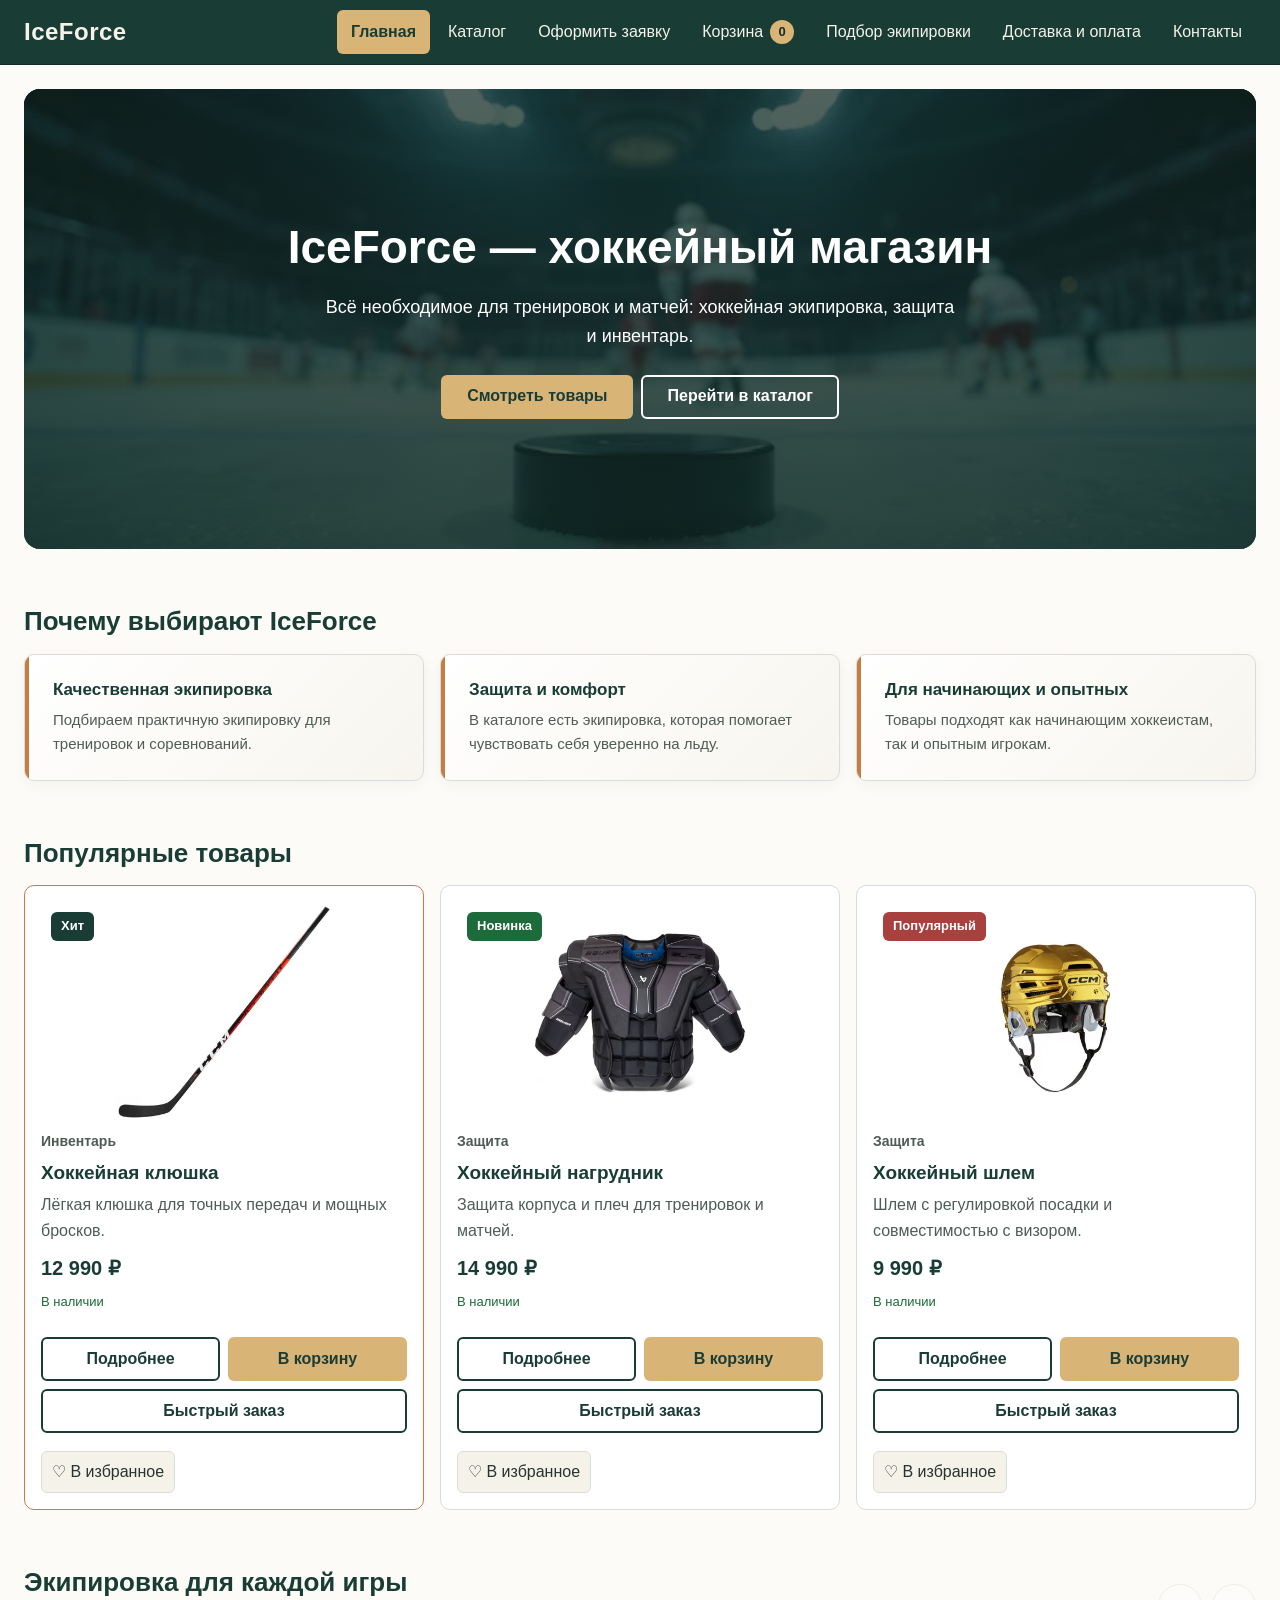
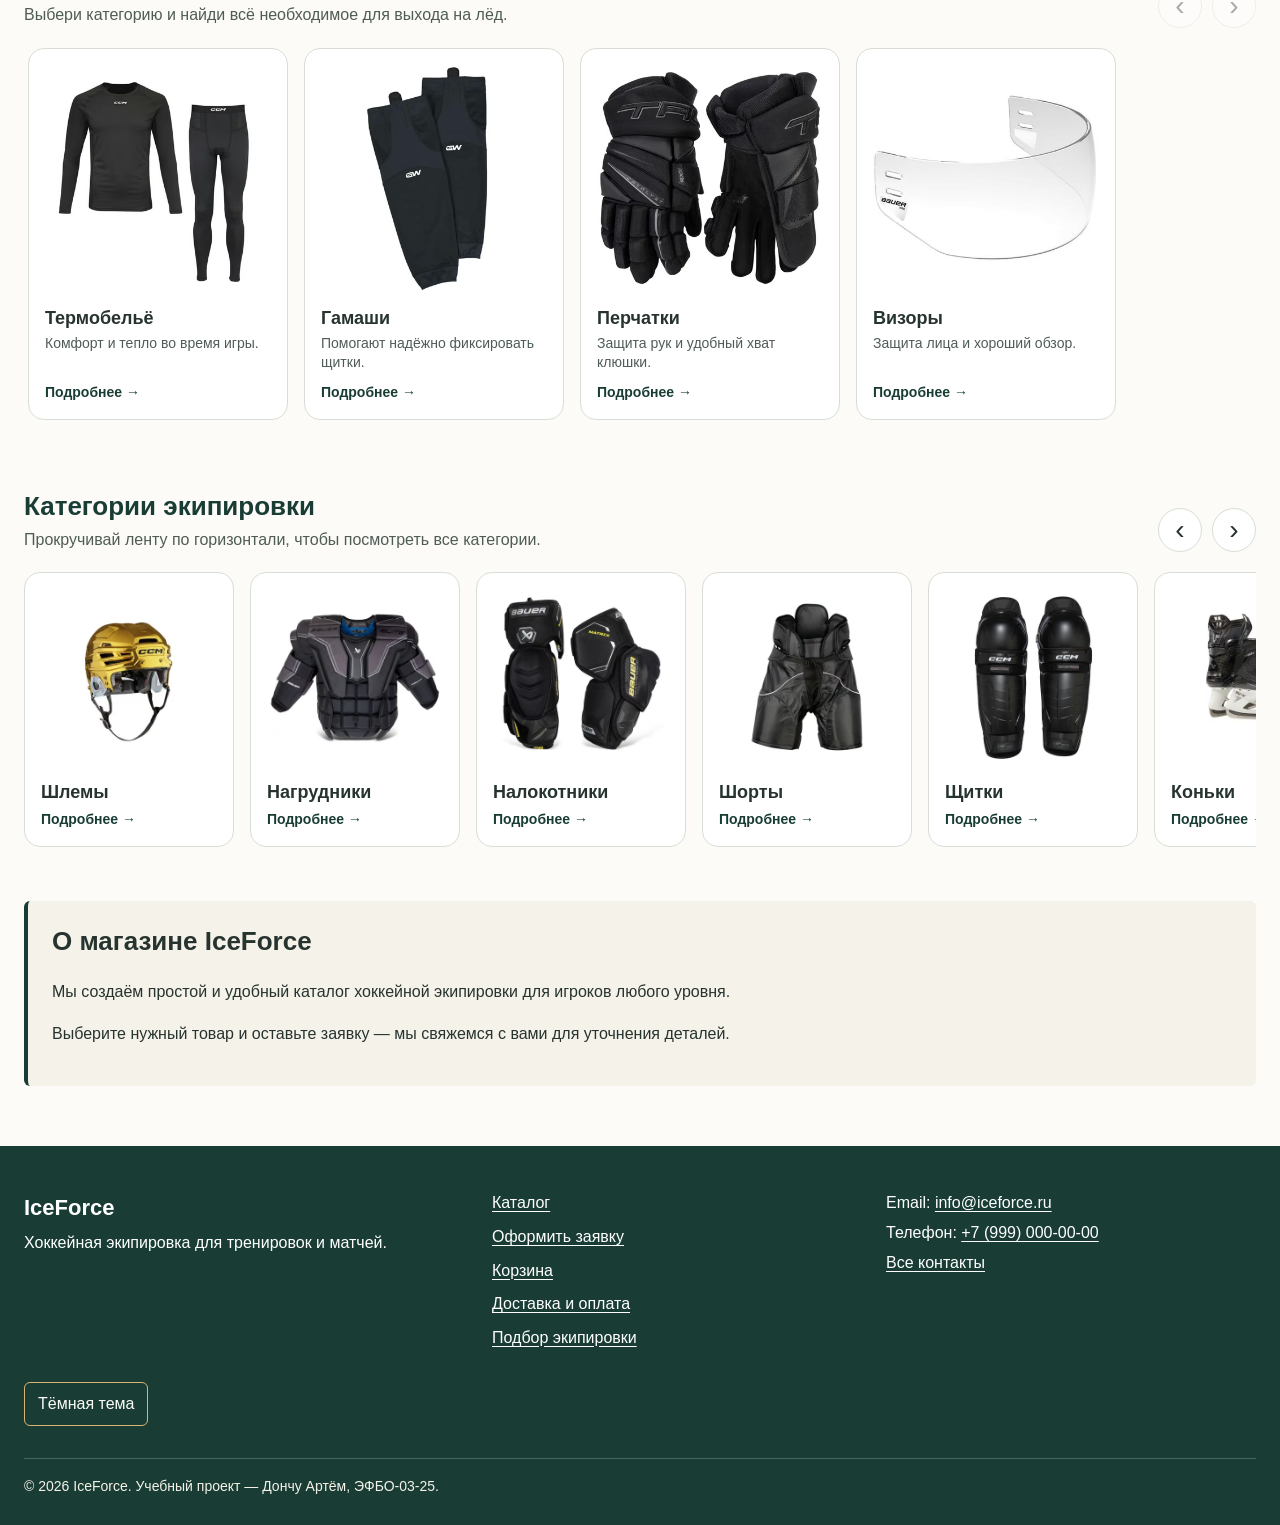
==== index.html @ 43a4c751 "Подготовка проекта для GitHub Pages" ====
<!DOCTYPE html>
<html lang="ru">
<head>
  <meta charset="UTF-8">
  <meta name="viewport" content="width=device-width, initial-scale=1.0">
  <meta name="description" content="IceForce — учебный интернет-магазин хоккейной экипировки: защита, инвентарь и одежда для тренировок и матчей.">
  <meta name="theme-color" content="#193d35">
  <title>IceForce — хоккейный магазин</title>
  <link rel="stylesheet" href="css/style.css">
  <link rel="stylesheet" href="css/responsive.css">
  <script>document.documentElement.classList.add('js');</script>
  <script src="js/data.js" defer></script>
  <script src="js/validation.js" defer></script>
  <script src="js/cart.js" defer></script>
  <script src="js/catalog.js" defer></script>
  <script src="js/product.js" defer></script>
  <script src="js/modal.js" defer></script>
  <script src="js/main.js" defer></script>
</head>
<body>

<a class="skip-link" href="#main">Перейти к основному содержимому</a>

<header class="site-header">
  <div class="site-header__inner container">
    <a class="site-header__logo" href="index.html">IceForce</a>

    <button class="site-header__menu-button" type="button" aria-expanded="false" aria-controls="site-nav">
      <span class="site-header__menu-icon" aria-hidden="true"></span>
      Меню
    </button>

    <nav class="site-nav" id="site-nav" aria-label="Основная навигация">
      <ul class="site-nav__list">
        <li><a class="site-nav__link site-nav__link--active" href="index.html" aria-current="page">Главная</a></li>
        <li><a class="site-nav__link" href="catalog.html">Каталог</a></li>
        <li><a class="site-nav__link" href="order.html">Оформить заявку</a></li>
        <li><a class="site-nav__link" href="cart.html">Корзина <span class="cart-counter" aria-label="Товаров в корзине">0</span></a></li>
        <li><a class="site-nav__link" href="size-guide.html">Подбор экипировки</a></li>
        <li><a class="site-nav__link" href="delivery.html">Доставка и оплата</a></li>
        <li><a class="site-nav__link" href="contacts.html">Контакты</a></li>
      </ul>
    </nav>
  </div>
</header>

<main id="main" tabindex="-1">
  <div class="container">

    <section class="hero" aria-labelledby="hero-title">
      <picture class="hero__media">
        <source type="image/avif" srcset="images/hero-480.avif 480w, images/hero-740.avif 740w" sizes="100vw">
        <source type="image/webp" srcset="images/hero-480.webp 480w, images/hero-740.webp 740w" sizes="100vw">
        <img src="images/hero-740.jpg" srcset="images/hero-480.jpg 480w, images/hero-740.jpg 740w" sizes="100vw" width="740" height="422" alt="" fetchpriority="high">
      </picture>
      <div class="hero__content">
        <h1 class="hero__title" id="hero-title">IceForce — хоккейный магазин</h1>
        <p class="hero__text">
          Всё необходимое для тренировок и матчей:
          хоккейная экипировка, защита и инвентарь.
        </p>
        <div class="hero__actions">
          <a class="button button--primary" href="#popular">Смотреть товары</a>
          <a class="button button--light" href="catalog.html">Перейти в каталог</a>
        </div>
      </div>
    </section>

    <section class="section advantages" id="advantages" aria-labelledby="advantages-title">
      <h2 class="section-title" id="advantages-title">Почему выбирают IceForce</h2>
      <div class="advantages__grid">
        <article class="advantage">
          <h3 class="advantage__title">Качественная экипировка</h3>
          <p class="advantage__text">Подбираем практичную экипировку для тренировок и соревнований.</p>
        </article>
        <article class="advantage">
          <h3 class="advantage__title">Защита и комфорт</h3>
          <p class="advantage__text">В каталоге есть экипировка, которая помогает чувствовать себя уверенно на льду.</p>
        </article>
        <article class="advantage">
          <h3 class="advantage__title">Для начинающих и опытных</h3>
          <p class="advantage__text">Товары подходят как начинающим хоккеистам, так и опытным игрокам.</p>
        </article>
      </div>
    </section>

    <section class="section popular" id="popular" aria-labelledby="popular-title">
      <h2 class="section-title" id="popular-title">Популярные товары</h2>
      <ul class="products-grid products-grid--popular">
        <li>
          <article class="product-card product-card--featured" data-category="equipment" data-price="12990" data-name="Хоккейная клюшка">
            <div class="product-card__image-wrapper">
              <span class="product-card__badge">Хит</span>
              <picture>
                <source type="image/avif" srcset="images/hockey-stick-400.avif 400w, images/hockey-stick-800.avif 800w" sizes="(min-width: 1280px) 370px, (min-width: 768px) 28vw, 88vw">
                <source type="image/webp" srcset="images/hockey-stick-400.webp 400w, images/hockey-stick-800.webp 800w" sizes="(min-width: 1280px) 370px, (min-width: 768px) 28vw, 88vw">
                <img class="product-card__image" src="images/hockey-stick-800.jpg" srcset="images/hockey-stick-400.jpg 400w, images/hockey-stick-800.jpg 800w" sizes="(min-width: 1280px) 370px, (min-width: 768px) 28vw, 88vw" width="800" height="800" alt="Композитная хоккейная клюшка с чёрно-красным древком" decoding="async">
              </picture>
            </div>
            <p class="product-card__category">Инвентарь</p>
            <h3 class="product-card__title"><a class="product-card__link" href="product.html?id=stick">Хоккейная клюшка</a></h3>
            <p class="product-card__description">Лёгкая клюшка для точных передач и мощных бросков.</p>
            <p class="product-card__price">12 990 ₽</p>
            <div class="product-card__actions">
              <a class="button button--secondary" href="product.html?id=stick">Подробнее<span class="visually-hidden"> о товаре «Хоккейная клюшка»</span></a>
              <button class="button button--primary product-card__button" type="button" data-order-product="stick">Заказать<span class="visually-hidden"> «Хоккейная клюшка»</span></button>
            </div>
          </article>
        </li>
        <li>
          <article class="product-card" data-category="protection" data-price="14990" data-name="Хоккейный нагрудник">
            <div class="product-card__image-wrapper">
              <span class="product-card__badge product-card__badge--new">Новинка</span>
              <picture>
                <source type="image/avif" srcset="images/hockey-chest-400.avif 400w, images/hockey-chest-800.avif 800w" sizes="(min-width: 1280px) 370px, (min-width: 768px) 28vw, (min-width: 480px) 42vw, 82vw">
                <source type="image/webp" srcset="images/hockey-chest-400.webp 400w, images/hockey-chest-800.webp 800w" sizes="(min-width: 1280px) 370px, (min-width: 768px) 28vw, (min-width: 480px) 42vw, 82vw">
                <img class="product-card__image" src="images/hockey-chest-800.jpg" srcset="images/hockey-chest-400.jpg 400w, images/hockey-chest-800.jpg 800w" sizes="(min-width: 1280px) 370px, (min-width: 768px) 28vw, (min-width: 480px) 42vw, 82vw" width="800" height="800" alt="Чёрно-серый хоккейный нагрудник с усиленными плечами" decoding="async">
              </picture>
            </div>
            <p class="product-card__category">Защита</p>
            <h3 class="product-card__title"><a class="product-card__link" href="product.html?id=chest">Хоккейный нагрудник</a></h3>
            <p class="product-card__description">Защита корпуса и плеч для тренировок и матчей.</p>
            <p class="product-card__price">14 990 ₽</p>
            <div class="product-card__actions">
              <a class="button button--secondary" href="product.html?id=chest">Подробнее<span class="visually-hidden"> о товаре «Хоккейный нагрудник»</span></a>
              <button class="button button--primary product-card__button" type="button" data-order-product="chest">Заказать<span class="visually-hidden"> «Хоккейный нагрудник»</span></button>
            </div>
          </article>
        </li>
        <li>
          <article class="product-card" data-category="protection" data-price="9990" data-name="Хоккейный шлем">
            <div class="product-card__image-wrapper">
              <span class="product-card__badge product-card__badge--discount">Популярный</span>
              <picture>
                <source type="image/avif" srcset="images/hockey-helmet-400.avif 400w, images/hockey-helmet-800.avif 800w" sizes="(min-width: 1280px) 370px, (min-width: 768px) 28vw, (min-width: 480px) 42vw, 82vw">
                <source type="image/webp" srcset="images/hockey-helmet-400.webp 400w, images/hockey-helmet-800.webp 800w" sizes="(min-width: 1280px) 370px, (min-width: 768px) 28vw, (min-width: 480px) 42vw, 82vw">
                <img class="product-card__image" src="images/hockey-helmet-800.jpg" srcset="images/hockey-helmet-400.jpg 400w, images/hockey-helmet-800.jpg 800w" sizes="(min-width: 1280px) 370px, (min-width: 768px) 28vw, (min-width: 480px) 42vw, 82vw" width="800" height="800" alt="Золотистый хоккейный шлем с белыми внутренними вставками" decoding="async">
              </picture>
            </div>
            <p class="product-card__category">Защита</p>
            <h3 class="product-card__title"><a class="product-card__link" href="product.html?id=helmet">Хоккейный шлем</a></h3>
            <p class="product-card__description">Шлем с регулировкой посадки и совместимостью с визором.</p>
            <p class="product-card__price">9 990 ₽</p>
            <div class="product-card__actions">
              <a class="button button--secondary" href="product.html?id=helmet">Подробнее<span class="visually-hidden"> о товаре «Хоккейный шлем»</span></a>
              <button class="button button--primary product-card__button" type="button" data-order-product="helmet">Заказать<span class="visually-hidden"> «Хоккейный шлем»</span></button>
            </div>
          </article>
        </li>
      </ul>
    </section>

    <section class="section category-featured" aria-labelledby="featured-title">
      <div class="category-section__heading">
        <div>
          <h2 class="section-title" id="featured-title">Экипировка для каждой игры</h2>
          <p class="category-section__description">Выбери категорию и найди всё необходимое для выхода на лёд.</p>
        </div>
        <div class="category-carousel-controls">
          <button class="category-arrow" type="button" data-scroll-target="featured-track" data-direction="left" aria-controls="featured-track" aria-label="Прокрутить назад">‹</button>
          <button class="category-arrow" type="button" data-scroll-target="featured-track" data-direction="right" aria-controls="featured-track" aria-label="Прокрутить вперёд">›</button>
        </div>
      </div>
      <div class="category-carousel" id="featured-track" tabindex="0" role="region" aria-label="Популярные категории">
        <ul class="category-carousel__list">
          <li class="category-carousel__item">
            <a class="category-card" href="product.html?id=thermal">
              <picture>
                <source type="image/avif" srcset="images/category-thermal-400.avif 400w, images/category-thermal-800.avif 800w" sizes="(min-width: 768px) 260px, (min-width: 480px) 240px, 78vw">
                <source type="image/webp" srcset="images/category-thermal-400.webp 400w, images/category-thermal-800.webp 800w" sizes="(min-width: 768px) 260px, (min-width: 480px) 240px, 78vw">
                <img class="category-card__image" src="images/category-thermal-800.jpg" srcset="images/category-thermal-400.jpg 400w, images/category-thermal-800.jpg 800w" sizes="(min-width: 768px) 260px, (min-width: 480px) 240px, 78vw" width="800" height="800" alt="" loading="lazy" decoding="async">
              </picture>
              <div class="category-card__content">
                <h3 class="category-card__title">Термобельё</h3>
                <p class="category-card__description">Комфорт и тепло во время игры.</p>
                <span class="category-card__link">Подробнее <span aria-hidden="true">→</span></span>
              </div>
            </a>
          </li>
          <li class="category-carousel__item">
            <a class="category-card" href="product.html?id=gamashi">
              <picture>
                <source type="image/avif" srcset="images/category-gamashi-400.avif 400w, images/category-gamashi-800.avif 800w" sizes="(min-width: 768px) 260px, (min-width: 480px) 240px, 78vw">
                <source type="image/webp" srcset="images/category-gamashi-400.webp 400w, images/category-gamashi-800.webp 800w" sizes="(min-width: 768px) 260px, (min-width: 480px) 240px, 78vw">
                <img class="category-card__image" src="images/category-gamashi-800.jpg" srcset="images/category-gamashi-400.jpg 400w, images/category-gamashi-800.jpg 800w" sizes="(min-width: 768px) 260px, (min-width: 480px) 240px, 78vw" width="800" height="800" alt="" loading="lazy" decoding="async">
              </picture>
              <div class="category-card__content">
                <h3 class="category-card__title">Гамаши</h3>
                <p class="category-card__description">Помогают надёжно фиксировать щитки.</p>
                <span class="category-card__link">Подробнее <span aria-hidden="true">→</span></span>
              </div>
            </a>
          </li>
          <li class="category-carousel__item">
            <a class="category-card" href="product.html?id=gloves">
              <picture>
                <source type="image/avif" srcset="images/category-gloves-400.avif 400w, images/category-gloves-800.avif 800w" sizes="(min-width: 768px) 260px, (min-width: 480px) 240px, 78vw">
                <source type="image/webp" srcset="images/category-gloves-400.webp 400w, images/category-gloves-800.webp 800w" sizes="(min-width: 768px) 260px, (min-width: 480px) 240px, 78vw">
                <img class="category-card__image" src="images/category-gloves-800.jpg" srcset="images/category-gloves-400.jpg 400w, images/category-gloves-800.jpg 800w" sizes="(min-width: 768px) 260px, (min-width: 480px) 240px, 78vw" width="800" height="800" alt="" loading="lazy" decoding="async">
              </picture>
              <div class="category-card__content">
                <h3 class="category-card__title">Перчатки</h3>
                <p class="category-card__description">Защита рук и удобный хват клюшки.</p>
                <span class="category-card__link">Подробнее <span aria-hidden="true">→</span></span>
              </div>
            </a>
          </li>
          <li class="category-carousel__item">
            <a class="category-card" href="product.html?id=visor">
              <picture>
                <source type="image/avif" srcset="images/category-visor-400.avif 400w, images/category-visor-800.avif 800w" sizes="(min-width: 768px) 260px, (min-width: 480px) 240px, 78vw">
                <source type="image/webp" srcset="images/category-visor-400.webp 400w, images/category-visor-800.webp 800w" sizes="(min-width: 768px) 260px, (min-width: 480px) 240px, 78vw">
                <img class="category-card__image" src="images/category-visor-800.jpg" srcset="images/category-visor-400.jpg 400w, images/category-visor-800.jpg 800w" sizes="(min-width: 768px) 260px, (min-width: 480px) 240px, 78vw" width="800" height="800" alt="" loading="lazy" decoding="async">
              </picture>
              <div class="category-card__content">
                <h3 class="category-card__title">Визоры</h3>
                <p class="category-card__description">Защита лица и хороший обзор.</p>
                <span class="category-card__link">Подробнее <span aria-hidden="true">→</span></span>
              </div>
            </a>
          </li>
        </ul>
      </div>
    </section>

    <section class="section category-slider-section" aria-labelledby="all-categories-title">
      <div class="category-section__heading">
        <div>
          <h2 class="section-title" id="all-categories-title">Категории экипировки</h2>
          <p class="category-section__description">Прокручивай ленту по горизонтали, чтобы посмотреть все категории.</p>
        </div>
        <div class="category-carousel-controls">
          <button class="category-arrow" type="button" data-scroll-target="all-category-track" data-direction="left" aria-controls="all-category-track" aria-label="Прокрутить назад">‹</button>
          <button class="category-arrow" type="button" data-scroll-target="all-category-track" data-direction="right" aria-controls="all-category-track" aria-label="Прокрутить вперёд">›</button>
        </div>
      </div>
      <div class="category-carousel category-carousel--slides" id="all-category-track" tabindex="0" role="region" aria-label="Категории хоккейной экипировки">
        <ul class="category-carousel__list">
          <li class="category-carousel__item">
            <a class="category-card" href="product.html?id=helmet">
              <picture>
                <source type="image/avif" srcset="images/hockey-helmet-400.avif 400w, images/hockey-helmet-800.avif 800w" sizes="(min-width: 768px) 210px, (min-width: 480px) 190px, 62vw">
                <source type="image/webp" srcset="images/hockey-helmet-400.webp 400w, images/hockey-helmet-800.webp 800w" sizes="(min-width: 768px) 210px, (min-width: 480px) 190px, 62vw">
                <img class="category-card__image" src="images/hockey-helmet-800.jpg" srcset="images/hockey-helmet-400.jpg 400w, images/hockey-helmet-800.jpg 800w" sizes="(min-width: 768px) 210px, (min-width: 480px) 190px, 62vw" width="800" height="800" alt="" loading="lazy" decoding="async">
              </picture>
              <div class="category-card__content">
                <h3 class="category-card__title">Шлемы</h3>
                <span class="category-card__link">Подробнее <span aria-hidden="true">→</span></span>
              </div>
            </a>
          </li>
          <li class="category-carousel__item">
            <a class="category-card" href="product.html?id=chest">
              <picture>
                <source type="image/avif" srcset="images/hockey-chest-400.avif 400w, images/hockey-chest-800.avif 800w" sizes="(min-width: 768px) 210px, (min-width: 480px) 190px, 62vw">
                <source type="image/webp" srcset="images/hockey-chest-400.webp 400w, images/hockey-chest-800.webp 800w" sizes="(min-width: 768px) 210px, (min-width: 480px) 190px, 62vw">
                <img class="category-card__image" src="images/hockey-chest-800.jpg" srcset="images/hockey-chest-400.jpg 400w, images/hockey-chest-800.jpg 800w" sizes="(min-width: 768px) 210px, (min-width: 480px) 190px, 62vw" width="800" height="800" alt="" loading="lazy" decoding="async">
              </picture>
              <div class="category-card__content">
                <h3 class="category-card__title">Нагрудники</h3>
                <span class="category-card__link">Подробнее <span aria-hidden="true">→</span></span>
              </div>
            </a>
          </li>
          <li class="category-carousel__item">
            <a class="category-card" href="product.html?id=elbow">
              <picture>
                <source type="image/avif" srcset="images/category-elbow-pads-400.avif 400w, images/category-elbow-pads-800.avif 800w" sizes="(min-width: 768px) 210px, (min-width: 480px) 190px, 62vw">
                <source type="image/webp" srcset="images/category-elbow-pads-400.webp 400w, images/category-elbow-pads-800.webp 800w" sizes="(min-width: 768px) 210px, (min-width: 480px) 190px, 62vw">
                <img class="category-card__image" src="images/category-elbow-pads-800.jpg" srcset="images/category-elbow-pads-400.jpg 400w, images/category-elbow-pads-800.jpg 800w" sizes="(min-width: 768px) 210px, (min-width: 480px) 190px, 62vw" width="800" height="800" alt="" loading="lazy" decoding="async">
              </picture>
              <div class="category-card__content">
                <h3 class="category-card__title">Налокотники</h3>
                <span class="category-card__link">Подробнее <span aria-hidden="true">→</span></span>
              </div>
            </a>
          </li>
          <li class="category-carousel__item">
            <a class="category-card" href="product.html?id=shorts">
              <picture>
                <source type="image/avif" srcset="images/category-hockey-shorts-400.avif 400w, images/category-hockey-shorts-800.avif 800w" sizes="(min-width: 768px) 210px, (min-width: 480px) 190px, 62vw">
                <source type="image/webp" srcset="images/category-hockey-shorts-400.webp 400w, images/category-hockey-shorts-800.webp 800w" sizes="(min-width: 768px) 210px, (min-width: 480px) 190px, 62vw">
                <img class="category-card__image" src="images/category-hockey-shorts-800.jpg" srcset="images/category-hockey-shorts-400.jpg 400w, images/category-hockey-shorts-800.jpg 800w" sizes="(min-width: 768px) 210px, (min-width: 480px) 190px, 62vw" width="800" height="800" alt="" loading="lazy" decoding="async">
              </picture>
              <div class="category-card__content">
                <h3 class="category-card__title">Шорты</h3>
                <span class="category-card__link">Подробнее <span aria-hidden="true">→</span></span>
              </div>
            </a>
          </li>
          <li class="category-carousel__item">
            <a class="category-card" href="product.html?id=shin">
              <picture>
                <source type="image/avif" srcset="images/category-shin-guards-400.avif 400w, images/category-shin-guards-800.avif 800w" sizes="(min-width: 768px) 210px, (min-width: 480px) 190px, 62vw">
                <source type="image/webp" srcset="images/category-shin-guards-400.webp 400w, images/category-shin-guards-800.webp 800w" sizes="(min-width: 768px) 210px, (min-width: 480px) 190px, 62vw">
                <img class="category-card__image" src="images/category-shin-guards-800.jpg" srcset="images/category-shin-guards-400.jpg 400w, images/category-shin-guards-800.jpg 800w" sizes="(min-width: 768px) 210px, (min-width: 480px) 190px, 62vw" width="800" height="800" alt="" loading="lazy" decoding="async">
              </picture>
              <div class="category-card__content">
                <h3 class="category-card__title">Щитки</h3>
                <span class="category-card__link">Подробнее <span aria-hidden="true">→</span></span>
              </div>
            </a>
          </li>
          <li class="category-carousel__item">
            <a class="category-card" href="product.html?id=skates">
              <picture>
                <source type="image/avif" srcset="images/category-skates-400.avif 400w, images/category-skates-800.avif 800w" sizes="(min-width: 768px) 210px, (min-width: 480px) 190px, 62vw">
                <source type="image/webp" srcset="images/category-skates-400.webp 400w, images/category-skates-800.webp 800w" sizes="(min-width: 768px) 210px, (min-width: 480px) 190px, 62vw">
                <img class="category-card__image" src="images/category-skates-800.jpg" srcset="images/category-skates-400.jpg 400w, images/category-skates-800.jpg 800w" sizes="(min-width: 768px) 210px, (min-width: 480px) 190px, 62vw" width="800" height="800" alt="" loading="lazy" decoding="async">
              </picture>
              <div class="category-card__content">
                <h3 class="category-card__title">Коньки</h3>
                <span class="category-card__link">Подробнее <span aria-hidden="true">→</span></span>
              </div>
            </a>
          </li>
          <li class="category-carousel__item">
            <a class="category-card" href="product.html?id=stick">
              <picture>
                <source type="image/avif" srcset="images/hockey-stick-400.avif 400w, images/hockey-stick-800.avif 800w" sizes="(min-width: 768px) 210px, (min-width: 480px) 190px, 62vw">
                <source type="image/webp" srcset="images/hockey-stick-400.webp 400w, images/hockey-stick-800.webp 800w" sizes="(min-width: 768px) 210px, (min-width: 480px) 190px, 62vw">
                <img class="category-card__image" src="images/hockey-stick-800.jpg" srcset="images/hockey-stick-400.jpg 400w, images/hockey-stick-800.jpg 800w" sizes="(min-width: 768px) 210px, (min-width: 480px) 190px, 62vw" width="800" height="800" alt="" loading="lazy" decoding="async">
              </picture>
              <div class="category-card__content">
                <h3 class="category-card__title">Клюшки</h3>
                <span class="category-card__link">Подробнее <span aria-hidden="true">→</span></span>
              </div>
            </a>
          </li>
          <li class="category-carousel__item">
            <a class="category-card" href="product.html?id=jersey">
              <picture>
                <source type="image/avif" srcset="images/category-jersey-400.avif 400w, images/category-jersey-800.avif 800w" sizes="(min-width: 768px) 210px, (min-width: 480px) 190px, 62vw">
                <source type="image/webp" srcset="images/category-jersey-400.webp 400w, images/category-jersey-800.webp 800w" sizes="(min-width: 768px) 210px, (min-width: 480px) 190px, 62vw">
                <img class="category-card__image" src="images/category-jersey-800.jpg" srcset="images/category-jersey-400.jpg 400w, images/category-jersey-800.jpg 800w" sizes="(min-width: 768px) 210px, (min-width: 480px) 190px, 62vw" width="800" height="800" alt="" loading="lazy" decoding="async">
              </picture>
              <div class="category-card__content">
                <h3 class="category-card__title">Джерси</h3>
                <span class="category-card__link">Подробнее <span aria-hidden="true">→</span></span>
              </div>
            </a>
          </li>
        </ul>
      </div>
    </section>

    <section class="info-block" aria-labelledby="about-title">
      <h2 id="about-title">О магазине IceForce</h2>
      <p>Мы создаём простой и удобный каталог хоккейной экипировки для игроков любого уровня.</p>
      <p>Выберите нужный товар и оставьте заявку — мы свяжемся с вами для уточнения деталей.</p>
    </section>

  </div>
</main>

<dialog class="order-dialog" id="order-dialog" aria-labelledby="order-dialog-title">
  <div class="order-dialog__content">
    <h2 class="order-dialog__title" id="order-dialog-title">Быстрый заказ</h2>
    <button class="order-dialog__close" type="button" data-dialog-close aria-label="Закрыть окно">×</button>

    <form class="order-form" id="order-form" action="order.html" method="get" data-success="Заявка отправлена! Мы свяжемся с вами в ближайшее время.">
      <p class="order-form__note">Поля, отмеченные <span class="order-form__required" aria-hidden="true">*</span>, обязательны.</p>

      <div class="order-form__grid">
        <div class="order-form__field order-form__field--wide">
          <label class="order-form__label" for="dialog-product">Товар</label>
          <input class="order-form__input" id="dialog-product" name="product-name" type="text" readonly>
          <input type="hidden" id="dialog-product-id" name="product">
        </div>

        <div class="order-form__field">
          <label class="order-form__label" for="dialog-size">Размерная категория <span class="order-form__required" aria-hidden="true">*</span></label>
          <select class="order-form__select" id="dialog-size" name="size" required aria-describedby="dialog-size-error">
            <option value="">Выберите размер</option>
            <option value="YTH">Youth (YTH) — детский</option>
            <option value="JR">Junior (JR) — юниорский</option>
            <option value="INT">Intermediate (INT) — промежуточный</option>
            <option value="SR">Senior (SR) — взрослый</option>
          </select>
          <p class="order-form__error" id="dialog-size-error"></p>
        </div>

        <div class="order-form__field">
          <label class="order-form__label" for="dialog-name">Имя <span class="order-form__required" aria-hidden="true">*</span></label>
          <input class="order-form__input" id="dialog-name" name="name" type="text" autocomplete="name" required aria-describedby="dialog-name-error">
          <p class="order-form__error" id="dialog-name-error"></p>
        </div>

        <div class="order-form__field">
          <label class="order-form__label" for="dialog-phone">Телефон <span class="order-form__required" aria-hidden="true">*</span></label>
          <input class="order-form__input" id="dialog-phone" name="phone" type="tel" autocomplete="tel" inputmode="tel" required pattern="[0-9+()\-\s]{10,20}" aria-describedby="dialog-phone-hint dialog-phone-error">
          <p class="order-form__hint" id="dialog-phone-hint">Например: +7 999 000-00-00</p>
          <p class="order-form__error" id="dialog-phone-error"></p>
        </div>

        <div class="order-form__field">
          <label class="order-form__label" for="dialog-email">Email <span class="order-form__required" aria-hidden="true">*</span></label>
          <input class="order-form__input" id="dialog-email" name="email" type="email" autocomplete="email" required aria-describedby="dialog-email-error">
          <p class="order-form__error" id="dialog-email-error"></p>
        </div>

        <div class="order-form__field order-form__field--wide">
          <label class="order-form__label" for="dialog-comment">Комментарий</label>
          <textarea class="order-form__textarea" id="dialog-comment" name="comment" rows="3"></textarea>
        </div>

        <div class="order-form__field order-form__field--wide">
          <label class="order-form__checkbox">
            <input type="checkbox" name="agreement" required aria-describedby="dialog-agreement-error">
            <span>Я согласен на обработку персональных данных <span class="order-form__required" aria-hidden="true">*</span></span>
          </label>
          <p class="order-form__error" id="dialog-agreement-error"></p>
        </div>
      </div>

      <div class="order-form__actions">
        <button class="button button--primary" type="submit">Отправить заявку</button>
        <button class="button button--secondary" type="button" data-dialog-close>Отмена</button>
      </div>
      <p class="order-form__note">Нужно указать адрес доставки или количество? <a href="order.html" id="dialog-full-form">Откройте полную форму заявки</a>.</p>
    </form>
  </div>
</dialog>

<footer class="site-footer">
  <div class="site-footer__inner container">
    <div>
      <p class="site-footer__title">IceForce</p>
      <p>Хоккейная экипировка для тренировок и матчей.</p>
    </div>

    <nav aria-label="Дополнительная навигация">
      <ul class="site-footer__links">
        <li><a href="catalog.html">Каталог</a></li>
        <li><a href="order.html">Оформить заявку</a></li>
        <li><a href="cart.html">Корзина</a></li>
        <li><a href="delivery.html">Доставка и оплата</a></li>
        <li><a href="size-guide.html">Подбор экипировки</a></li>
      </ul>
    </nav>

    <div>
      <p>Email: <a href="mailto:info@iceforce.ru">info@iceforce.ru</a></p>
      <p>Телефон: <a href="tel:+79990000000">+7 (999) 000-00-00</a></p>
      <p><a href="contacts.html">Все контакты</a></p>
    </div>

    <p><button class="theme-toggle" type="button" aria-pressed="false">Тёмная тема</button></p>

    <p class="site-footer__copyright">© 2026 IceForce. Учебный проект — Дончу Артём, ЭФБО-03-25.</p>
  </div>
</footer>

<button class="scroll-top" id="scroll-top" type="button">
  <span aria-hidden="true">↑</span> Наверх
</button>

<div class="toast" id="toast" role="status" aria-live="polite"></div>

</body>
</html>
---- css/style.css ----
/* =========================================================
   IceForce — базовые стили (Mobile First)
   Здесь описана мобильная версия сайта. Расширение под планшеты
   и desktop находится в css/responsive.css (медиазапросы min-width).
   ========================================================= */

/* ---------- Переменные ---------- */
:root {
  --color-primary: #193d35;
  --color-primary-dark: #102d27;
  --color-accent: #d9b477;
  --color-accent-light: #e8c993;
  --color-copper: #c77b45;
  --color-danger: #a8403e;
  --color-success: #1d6b3a;
  --color-text: #26332f;
  --color-muted: #4f5c56;
  --color-bg: #fcfbf7;
  --color-bg-secondary: #f5f2e9;
  --color-border: #d8ded5;
  --color-white: #ffffff;
  --focus-color: #193d35;

  --space-xs: 4px;
  --space-sm: 8px;
  --space-md: 16px;
  --space-lg: 24px;
  --space-xl: 40px;

  --radius-sm: 6px;
  --radius-md: 10px;
  --radius-lg: 16px;

  --container-width: 1280px;
  --container-padding: 16px;
  --header-height: 64px;
  --tap-size: 44px;
}

/* ---------- Базовые правила ---------- */
*,
*::before,
*::after {
  box-sizing: border-box;
}

html {
  scroll-behavior: smooth;
  scroll-padding-top: calc(var(--header-height) + var(--space-md));
  -webkit-text-size-adjust: 100%;
  text-size-adjust: 100%;
}

body {
  display: flex;
  flex-direction: column;
  min-height: 100vh;
  margin: 0;
  color: var(--color-text);
  background-color: var(--color-bg);
  font-family: Arial, "Helvetica Neue", sans-serif;
  font-size: 16px;
  line-height: 1.6;
  overflow-wrap: break-word;
}

main {
  flex: 1 0 auto;
  min-width: 0;
}

main:focus {
  outline: none;
}

/* Изображения никогда не выходят за пределы контейнера */
img,
video,
picture {
  max-width: 100%;
  height: auto;
}

img {
  display: block;
}

/* Атрибут hidden всегда скрывает элемент, даже если у блока задан display */
[hidden] {
  display: none !important;
}

a {
  color: inherit;
}

button,
input,
select,
textarea {
  font: inherit;
  color: inherit;
}

h1,
h2,
h3 {
  line-height: 1.25;
}

h1 {
  font-size: 28px;
}

h2 {
  font-size: 23px;
}

h3 {
  font-size: 18px;
}

/* Скрыть визуально, но оставить для скринридеров */
.visually-hidden {
  position: absolute !important;
  width: 1px;
  height: 1px;
  padding: 0;
  margin: -1px;
  overflow: hidden;
  clip: rect(0 0 0 0);
  clip-path: inset(50%);
  white-space: nowrap;
  border: 0;
}

/* ---------- Видимый фокус ---------- */
:focus-visible {
  outline: 3px solid var(--focus-color);
  outline-offset: 3px;
}

.site-header,
.site-footer,
.hero,
.page-banner {
  --focus-color: var(--color-accent);
}

/* ---------- Ссылка пропуска навигации ---------- */
.skip-link {
  position: absolute;
  top: var(--space-sm);
  left: var(--space-sm);
  z-index: 100;
  padding: var(--space-sm) var(--space-md);
  color: var(--color-primary);
  background-color: var(--color-accent);
  border-radius: var(--radius-sm);
  font-weight: 700;
  text-decoration: none;
  transform: translateY(-200%);
}

.skip-link:focus {
  transform: translateY(0);
}

/* ---------- Контейнер ---------- */
.container {
  width: 100%;
  max-width: var(--container-width);
  margin-right: auto;
  margin-left: auto;
  padding-right: var(--container-padding);
  padding-left: var(--container-padding);
}

/* =========================================================
   Шапка и навигация
   ========================================================= */
.site-header {
  position: sticky;
  top: 0;
  z-index: 50;
  color: var(--color-bg-secondary);
  background-color: var(--color-primary);
  border-bottom: 1px solid var(--color-primary-dark);
}

.site-header__inner {
  display: flex;
  flex-wrap: wrap;
  align-items: center;
  justify-content: space-between;
  gap: var(--space-sm) var(--space-md);
  min-height: var(--header-height);
  padding-top: var(--space-sm);
  padding-bottom: var(--space-sm);
}

.site-header__logo {
  display: inline-flex;
  align-items: center;
  min-height: var(--tap-size);
  color: var(--color-bg-secondary);
  font-size: 24px;
  font-weight: 700;
  text-decoration: none;
  letter-spacing: 0.5px;
}

/* Кнопка мобильного меню видна только при включённом JS */
.site-header__menu-button {
  display: none;
  align-items: center;
  gap: var(--space-sm);
  min-height: var(--tap-size);
  padding: var(--space-sm) var(--space-md);
  color: var(--color-bg-secondary);
  background-color: transparent;
  border: 1px solid rgba(245, 242, 233, 0.5);
  border-radius: var(--radius-sm);
  font-weight: 700;
  cursor: pointer;
}

.js .site-header__menu-button {
  display: inline-flex;
}

.site-header__menu-icon,
.site-header__menu-icon::before,
.site-header__menu-icon::after {
  display: block;
  width: 20px;
  height: 2px;
  background-color: currentColor;
  border-radius: 2px;
  transition: transform 0.2s ease, background-color 0.2s ease;
}

.site-header__menu-icon {
  position: relative;
}

.site-header__menu-icon::before,
.site-header__menu-icon::after {
  content: "";
  position: absolute;
  left: 0;
}

.site-header__menu-icon::before {
  top: -6px;
}

.site-header__menu-icon::after {
  top: 6px;
}

.site-header__menu-button[aria-expanded="true"] .site-header__menu-icon {
  background-color: transparent;
}

.site-header__menu-button[aria-expanded="true"] .site-header__menu-icon::before {
  transform: translateY(6px) rotate(45deg);
}

.site-header__menu-button[aria-expanded="true"] .site-header__menu-icon::after {
  transform: translateY(-6px) rotate(-45deg);
}

/* Мобильная навигация: на всю ширину под логотипом */
.site-nav {
  flex-basis: 100%;
}

.js .site-nav {
  display: none;
}

.js .site-nav--open {
  display: block;
}

.site-nav__list {
  display: flex;
  flex-direction: column;
  gap: var(--space-xs);
  margin: 0;
  padding: var(--space-sm) 0 var(--space-md);
  list-style: none;
}

.site-nav__link {
  display: flex;
  align-items: center;
  min-height: var(--tap-size);
  padding: var(--space-sm) var(--space-md);
  color: var(--color-bg-secondary);
  border-radius: var(--radius-sm);
  text-decoration: none;
}

.site-nav__link:hover {
  color: var(--color-primary);
  background-color: #e5e9df;
}

.site-nav__link--active,
.site-nav__link[aria-current="page"] {
  color: var(--color-primary);
  background-color: var(--color-accent);
  font-weight: 700;
}

/* =========================================================
   Хлебные крошки и заголовки страниц
   ========================================================= */
.breadcrumbs {
  margin: var(--space-md) 0;
  font-size: 14px;
}

.breadcrumbs__list {
  display: flex;
  flex-wrap: wrap;
  gap: var(--space-xs) var(--space-sm);
  margin: 0;
  padding: 0;
  list-style: none;
}

.breadcrumbs__item + .breadcrumbs__item::before {
  content: "/";
  margin-right: var(--space-sm);
  color: var(--color-muted);
}

.breadcrumbs__link {
  color: var(--color-primary);
  text-decoration: underline;
  text-underline-offset: 3px;
}

.breadcrumbs__item[aria-current="page"] {
  color: var(--color-muted);
}

.page-intro {
  margin-bottom: var(--space-lg);
}

.page-intro h1 {
  margin: 0 0 var(--space-sm);
}

.page-intro p {
  margin: 0;
  color: var(--color-muted);
}

.section {
  padding: var(--space-xl) 0 0;
}

.section-title {
  margin: 0 0 var(--space-md);
  color: var(--color-primary);
}

.section-lead {
  margin: 0 0 var(--space-lg);
  color: var(--color-muted);
}

/* =========================================================
   Hero
   ========================================================= */
.hero {
  position: relative;
  display: flex;
  align-items: center;
  min-height: 360px;
  margin-top: var(--space-md);
  overflow: hidden;
  color: var(--color-white);
  background-color: var(--color-primary-dark);
  border-radius: var(--radius-lg);
  isolation: isolate;
}

.hero__media {
  position: absolute;
  inset: 0;
  z-index: -2;
}

.hero__media img {
  width: 100%;
  height: 100%;
  object-fit: cover;
}

.hero::after {
  content: "";
  position: absolute;
  inset: 0;
  z-index: -1;
  background: linear-gradient(180deg, rgba(15, 39, 33, 0.72), rgba(15, 39, 33, 0.86));
}

.hero__content {
  width: 100%;
  padding: var(--space-xl) var(--space-md);
  text-align: center;
}

.hero__title {
  margin: 0 0 var(--space-md);
  font-size: 30px;
}

.hero__text {
  max-width: 640px;
  margin: 0 auto var(--space-lg);
  font-size: 17px;
}

.hero__actions {
  display: flex;
  flex-direction: column;
  gap: var(--space-sm);
}

/* =========================================================
   Кнопки
   ========================================================= */
.button {
  display: inline-flex;
  align-items: center;
  justify-content: center;
  gap: var(--space-sm);
  min-height: var(--tap-size);
  padding: var(--space-sm) var(--space-lg);
  border: 2px solid transparent;
  border-radius: var(--radius-sm);
  font-weight: 700;
  line-height: 1.3;
  text-align: center;
  text-decoration: none;
  cursor: pointer;
  transition: background-color 0.2s ease, color 0.2s ease, border-color 0.2s ease;
}

.button--primary {
  color: var(--color-primary);
  background-color: var(--color-accent);
}

.button--primary:hover {
  background-color: var(--color-accent-light);
}

.button--secondary {
  color: var(--color-primary);
  background-color: transparent;
  border-color: var(--color-primary);
}

.button--secondary:hover {
  color: var(--color-white);
  background-color: var(--color-primary);
}

.button--light {
  color: var(--color-white);
  background-color: transparent;
  border-color: var(--color-white);
}

.button--light:hover {
  color: var(--color-primary);
  background-color: var(--color-white);
}

.button:disabled {
  opacity: 0.6;
  cursor: not-allowed;
}

/* =========================================================
   Преимущества
   ========================================================= */
.advantages__grid {
  display: grid;
  grid-template-columns: 1fr;
  gap: var(--space-md);
}

.advantage {
  position: relative;
  min-width: 0;
  padding: var(--space-lg) var(--space-lg) var(--space-lg) 28px;
  overflow: hidden;
  background: linear-gradient(135deg, #ffffff 0%, #f7f5ee 100%);
  border: 1px solid var(--color-border);
  border-radius: var(--radius-md);
  box-shadow: 0 4px 14px rgba(25, 61, 53, 0.045);
  transition: transform 0.25s ease, box-shadow 0.25s ease, border-color 0.25s ease;
}

.advantage::before {
  content: "";
  position: absolute;
  top: 0;
  left: 0;
  width: 4px;
  height: 100%;
  background: var(--color-copper);
  transition: width 0.25s ease;
}

.advantage:hover {
  transform: translateY(-4px);
  border-color: #c7a47a;
  box-shadow: 0 10px 26px rgba(25, 61, 53, 0.1);
}

.advantage:hover::before {
  width: 6px;
}

.advantage__title {
  margin: 0 0 var(--space-sm);
  color: var(--color-primary);
  font-size: 17px;
}

.advantage__text {
  margin: 0;
  color: var(--color-muted);
  font-size: 15px;
}

/* =========================================================
   Карточки товаров (CSS Grid)
   ========================================================= */
.products-grid {
  display: grid;
  grid-template-columns: 1fr;
  gap: var(--space-md);
  margin: 0;
  padding: 0;
  list-style: none;
}

.product-card {
  display: flex;
  flex-direction: column;
  gap: var(--space-sm);
  min-width: 0;
  height: 100%;
  padding: var(--space-md);
  background-color: var(--color-white);
  border: 1px solid var(--color-border);
  border-radius: var(--radius-md);
  transition: border-color 0.2s ease, box-shadow 0.2s ease;
}

.product-card:hover,
.product-card:focus-within {
  border-color: var(--color-copper);
  box-shadow: 0 8px 22px rgba(25, 61, 53, 0.08);
}

.product-card--featured {
  border-color: var(--color-copper);
}

.product-card__image-wrapper {
  position: relative;
  overflow: hidden;
  background-color: var(--color-white);
  border-radius: var(--radius-md);
}

.product-card__image {
  width: 100%;
  height: 220px;
  object-fit: contain;
}

.product-card__badge {
  position: absolute;
  top: 10px;
  left: 10px;
  z-index: 1;
  padding: 4px 10px;
  color: var(--color-white);
  background-color: var(--color-primary);
  border-radius: var(--radius-sm);
  font-size: 13px;
  font-weight: 700;
}

.product-card__badge--new {
  background-color: var(--color-success);
}

.product-card__badge--discount {
  background-color: var(--color-danger);
}

.product-card__category {
  margin: 0;
  color: var(--color-muted);
  font-size: 14px;
  font-weight: 700;
}

.product-card__title {
  margin: 0;
  font-size: 19px;
}

.product-card__link {
  color: var(--color-primary);
  text-decoration: none;
}

.product-card__link:hover {
  text-decoration: underline;
  text-underline-offset: 3px;
}

.product-card__description {
  margin: 0;
  color: var(--color-muted);
}

.product-card__price {
  margin: 0;
  color: var(--color-primary);
  font-size: 20px;
  font-weight: 700;
}

/* Кнопки карточки — Flexbox: переносятся, не слипаются */
.product-card__actions {
  display: flex;
  flex-wrap: wrap;
  gap: var(--space-sm);
  margin-top: auto;
  padding-top: var(--space-sm);
}

.product-card__actions .button {
  flex: 1 1 140px;
}

/* =========================================================
   Карусели категорий
   ========================================================= */
.category-section__heading {
  display: flex;
  flex-wrap: wrap;
  align-items: flex-end;
  justify-content: space-between;
  gap: var(--space-md);
  margin-bottom: var(--space-md);
}

.category-section__heading .section-title {
  margin-bottom: var(--space-xs);
}

.category-section__description {
  margin: 0;
  color: var(--color-muted);
}

.category-carousel-controls {
  display: flex;
  gap: 10px;
}

.category-arrow {
  display: inline-flex;
  align-items: center;
  justify-content: center;
  width: var(--tap-size);
  height: var(--tap-size);
  color: var(--color-text);
  background: var(--color-white);
  border: 1px solid var(--color-border);
  border-radius: 50%;
  font-size: 28px;
  line-height: 1;
  cursor: pointer;
}

.category-arrow:hover:not(:disabled) {
  color: var(--color-white);
  background-color: var(--color-primary);
  border-color: var(--color-primary);
}

.category-arrow:disabled {
  opacity: 0.4;
  cursor: default;
}

/* Горизонтальная прокрутка — только внутри карусели, не всей страницы */
.category-carousel {
  width: 100%;
  min-width: 0;
  overflow-x: auto;
  overflow-y: hidden;
  padding: 4px 4px 14px;
  scroll-snap-type: x mandatory;
  scroll-behavior: smooth;
  overscroll-behavior-x: contain;
  scrollbar-width: thin;
  scrollbar-color: var(--color-border) var(--color-bg-secondary);
}

.category-carousel__list {
  display: flex;
  gap: var(--space-md);
  margin: 0;
  padding: 0;
  list-style: none;
}

.category-carousel__item {
  flex: 0 0 78%;
  max-width: 280px;
  scroll-snap-align: start;
}

.category-carousel--slides .category-carousel__item {
  flex-basis: 62%;
  max-width: 220px;
}

.category-card {
  display: flex;
  flex-direction: column;
  height: 100%;
  overflow: hidden;
  color: var(--color-text);
  background: var(--color-white);
  border: 1px solid var(--color-border);
  border-radius: var(--radius-lg);
  text-decoration: none;
  transition: transform 0.18s ease, border-color 0.18s ease, box-shadow 0.18s ease;
}

.category-card:hover {
  transform: translateY(-2px);
  border-color: var(--color-primary);
  box-shadow: 0 8px 22px rgba(0, 0, 0, 0.07);
}

.category-card__image {
  width: 100%;
  aspect-ratio: 1 / 1;
  padding: var(--space-md);
  object-fit: contain;
}

.category-card__content {
  display: flex;
  flex: 1;
  flex-direction: column;
  padding: 0 var(--space-md) var(--space-md);
}

.category-card__title {
  margin: 0 0 var(--space-xs);
  font-size: 18px;
}

.category-card__description {
  margin: 0 0 var(--space-sm);
  color: var(--color-muted);
  font-size: 14px;
  line-height: 1.4;
}

.category-card__link {
  margin-top: auto;
  color: var(--color-primary);
  font-size: 14px;
  font-weight: 700;
}

/* =========================================================
   Информационные блоки
   ========================================================= */
.info-block {
  margin-top: var(--space-xl);
  padding: var(--space-lg);
  background-color: var(--color-bg-secondary);
  border-left: 4px solid var(--color-primary);
  border-radius: var(--radius-sm);
}

.info-block h2 {
  margin-top: 0;
}

.page-banner {
  margin-bottom: var(--space-lg);
  padding: 28px 22px;
  color: var(--color-white);
  background: var(--color-primary);
  border-radius: 14px;
}

.page-banner h1 {
  margin: 0 0 var(--space-md);
  font-size: 28px;
}

.page-banner p {
  max-width: 700px;
  color: var(--color-bg-secondary);
  line-height: 1.8;
}

.note {
  margin: 28px 0;
  padding: 22px 24px;
  line-height: 1.8;
  background: var(--color-bg-secondary);
  border-left: 4px solid var(--color-copper);
  border-radius: 8px;
}

.cta {
  margin-top: var(--space-xl);
  padding: 28px var(--space-md);
  text-align: center;
  background: var(--color-bg-secondary);
  border-radius: var(--radius-md);
}

.cta h2 {
  margin-top: 0;
  color: var(--color-primary);
}

/* Карточки на страницах доставки и подбора экипировки */
.info-grid {
  display: grid;
  grid-template-columns: 1fr;
  gap: 20px;
  margin: var(--space-lg) 0 36px;
  padding: 0;
  list-style: none;
}

.info-card {
  min-width: 0;
  padding: 22px;
  background: var(--color-white);
  border: 1px solid var(--color-border);
  border-radius: 12px;
  box-shadow: 0 4px 14px rgba(25, 61, 53, 0.05);
}

.info-card h3 {
  margin-top: 0;
  color: var(--color-primary);
  font-size: 20px;
}

.info-card p,
.info-card li {
  color: var(--color-muted);
  line-height: 1.8;
}

.info-card__code {
  display: inline-block;
  margin-bottom: 14px;
  padding: 7px 12px;
  color: var(--color-primary);
  background: var(--color-bg-secondary);
  border-radius: var(--radius-sm);
  font-size: 20px;
  font-weight: 800;
  letter-spacing: 1px;
}

/* =========================================================
   Каталог
   ========================================================= */
.catalog-layout {
  display: grid;
  grid-template-columns: minmax(0, 1fr);
  gap: var(--space-lg);
}

.catalog-filters {
  min-width: 0;
  padding: var(--space-md);
  background-color: var(--color-bg-secondary);
  border: 1px solid var(--color-border);
  border-radius: var(--radius-md);
}

.catalog-filters__header {
  display: flex;
  flex-wrap: wrap;
  align-items: center;
  justify-content: space-between;
  gap: var(--space-sm);
}

.catalog-filters__title {
  margin: 0;
  font-size: 20px;
}

.catalog-filters__toggle {
  display: none;
}

.js .catalog-filters__toggle {
  display: inline-flex;
}

.filters-form {
  display: flex;
  flex-direction: column;
  gap: var(--space-md);
  margin-top: var(--space-md);
}

.js .filters-form {
  display: none;
}

.js .filters-form--open {
  display: flex;
}

.filters-form__group {
  display: flex;
  flex-direction: column;
  gap: var(--space-xs);
  min-width: 0;
  margin: 0;
  padding: var(--space-md);
  background: var(--color-white);
  border: 1px solid var(--color-border);
  border-radius: var(--radius-sm);
}

.filters-form__legend {
  padding: 0 var(--space-xs);
  font-weight: 700;
}

.filters-form__option {
  display: flex;
  align-items: center;
  gap: var(--space-sm);
  min-height: var(--tap-size);
  cursor: pointer;
}

.filters-form__option input {
  width: 24px;
  height: 24px;
  margin: 0;
  accent-color: var(--color-primary);
}

.filters-form__count {
  margin-left: auto;
  color: var(--color-muted);
  font-size: 14px;
}

.filters-form__range {
  display: grid;
  grid-template-columns: 1fr 1fr;
  gap: var(--space-sm);
}

.filters-form__actions {
  display: flex;
  flex-wrap: wrap;
  gap: var(--space-sm);
}

.filters-form__actions .button {
  flex: 1 1 120px;
}

.catalog-products {
  min-width: 0;
}

.catalog-products__header {
  display: flex;
  flex-wrap: wrap;
  align-items: baseline;
  justify-content: space-between;
  gap: var(--space-xs) var(--space-md);
  margin-bottom: var(--space-md);
}

.catalog-products__title {
  margin: 0;
}

.catalog-products__count {
  margin: 0;
  color: var(--color-muted);
}

.catalog-empty {
  padding: var(--space-lg);
  text-align: center;
  background: var(--color-bg-secondary);
  border-radius: var(--radius-md);
}

.catalog-empty[hidden] {
  display: none;
}

/* =========================================================
   Страница товара
   ========================================================= */
.product {
  display: grid;
  grid-template-columns: minmax(0, 1fr);
  gap: var(--space-lg);
}

.product__figure {
  margin: 0;
  padding: var(--space-md);
  background: var(--color-white);
  border: 1px solid var(--color-border);
  border-radius: var(--radius-lg);
}

.product__image {
  width: 100%;
  aspect-ratio: 1 / 1;
  object-fit: contain;
}

.product__info {
  display: flex;
  flex-direction: column;
  gap: var(--space-sm);
  min-width: 0;
}

.product__category {
  margin: 0;
  color: var(--color-muted);
  font-weight: 700;
}

.product__title {
  margin: 0;
  color: var(--color-primary);
}

.product__price {
  margin: 0;
  color: var(--color-primary);
  font-size: 28px;
  font-weight: 700;
}

.product__lead {
  margin: 0;
  font-size: 17px;
}

.product__features {
  margin: 0;
  padding-left: 20px;
  color: var(--color-muted);
}

.product__sizes {
  margin: 0;
}

.product__actions {
  display: flex;
  flex-direction: column;
  gap: var(--space-sm);
  margin-top: var(--space-sm);
}

.product-section {
  margin-top: var(--space-xl);
}

.product-section p {
  max-width: 760px;
}

/* ---------- Таблица характеристик ----------
   На узком экране — карточное представление (каждая строка — карточка).
   С 480px — обычная таблица внутри .table-wrapper, которая
   прокручивается по горизонтали сама, не растягивая страницу. */
.table-wrapper {
  max-width: 100%;
  overflow-x: auto;
  -webkit-overflow-scrolling: touch;
}

.product-table {
  width: 100%;
  border-collapse: collapse;
}

.product-table thead {
  position: absolute;
  width: 1px;
  height: 1px;
  overflow: hidden;
  clip-path: inset(50%);
}

.product-table,
.product-table tbody,
.product-table tr,
.product-table th,
.product-table td {
  display: block;
}

.product-table tr {
  margin-bottom: var(--space-sm);
  padding: var(--space-md);
  background: var(--color-white);
  border: 1px solid var(--color-border);
  border-radius: var(--radius-md);
}

.product-table th[scope="row"] {
  margin-bottom: var(--space-xs);
  color: var(--color-primary);
  text-align: left;
}

.product-table td {
  display: grid;
  grid-template-columns: 110px minmax(0, 1fr);
  gap: var(--space-sm);
  padding: 2px 0;
}

.product-table td::before {
  content: attr(data-label);
  color: var(--color-muted);
  font-size: 14px;
}

/* =========================================================
   Формы
   ========================================================= */
.order-form {
  display: flex;
  flex-direction: column;
  gap: var(--space-md);
  min-width: 0;
}

.order-form__grid {
  display: grid;
  grid-template-columns: minmax(0, 1fr);
  gap: var(--space-md);
}

.order-form__fieldset {
  min-width: 0;
  margin: 0;
  padding: var(--space-md);
  background: var(--color-white);
  border: 1px solid var(--color-border);
  border-radius: var(--radius-md);
}

.order-form__legend {
  padding: 0 var(--space-xs);
  color: var(--color-primary);
  font-size: 18px;
  font-weight: 700;
}

.order-form__field {
  display: flex;
  flex-direction: column;
  gap: var(--space-xs);
  min-width: 0;
}

.order-form__label {
  font-weight: 700;
}

.order-form__required {
  color: var(--color-danger);
}

.order-form__input,
.order-form__select,
.order-form__textarea {
  width: 100%;
  min-height: var(--tap-size);
  padding: 10px 12px;
  color: var(--color-text);
  background-color: var(--color-white);
  border: 1px solid #8a968f;
  border-radius: var(--radius-sm);
  font-size: 16px; /* 16px — iOS не масштабирует страницу при фокусе */
}

.order-form__textarea {
  min-height: 120px;
  resize: vertical;
}

.order-form__input:focus-visible,
.order-form__select:focus-visible,
.order-form__textarea:focus-visible {
  border-color: var(--color-primary);
  outline: 3px solid rgba(25, 61, 53, 0.35);
  outline-offset: 0;
}

.order-form__input[readonly] {
  background-color: var(--color-bg-secondary);
}

.order-form__input[aria-invalid="true"],
.order-form__select[aria-invalid="true"],
.order-form__textarea[aria-invalid="true"] {
  border-color: var(--color-danger);
  border-width: 2px;
}

.order-form__hint {
  margin: 0;
  color: var(--color-muted);
  font-size: 14px;
}

.order-form__error {
  margin: 0;
  color: var(--color-danger);
  font-size: 14px;
  font-weight: 700;
}

.order-form__error:empty {
  display: none;
}

.order-form__radio-group {
  margin: 0;
  padding: 0;
  border: 0;
}

.order-form__radio-group legend {
  padding: 0;
}

.order-form__choices {
  display: flex;
  flex-wrap: wrap;
  gap: var(--space-sm) var(--space-lg);
}

.order-form__choice,
.order-form__checkbox {
  display: flex;
  align-items: flex-start;
  gap: var(--space-sm);
  min-height: var(--tap-size);
  padding-top: 10px;
  cursor: pointer;
}

.order-form__choice input,
.order-form__checkbox input {
  flex-shrink: 0;
  width: 24px;
  height: 24px;
  margin: 0;
  accent-color: var(--color-primary);
}

.order-form__actions {
  display: flex;
  flex-direction: column;
  gap: var(--space-sm);
}

.order-form__note {
  margin: 0;
  color: var(--color-muted);
  font-size: 14px;
}

/* ---------- Страница заявки ---------- */
.order-layout {
  display: grid;
  grid-template-columns: minmax(0, 1fr);
  gap: var(--space-lg);
}

.order-summary {
  min-width: 0;
  padding: var(--space-lg);
  background: var(--color-bg-secondary);
  border: 1px solid var(--color-border);
  border-radius: var(--radius-md);
}

.order-summary__title {
  margin: 0 0 var(--space-md);
  font-size: 20px;
}

.order-summary__list {
  display: grid;
  grid-template-columns: auto minmax(0, 1fr);
  gap: var(--space-sm) var(--space-md);
  margin: 0;
}

.order-summary__list dt {
  color: var(--color-muted);
}

.order-summary__list dd {
  margin: 0;
  font-weight: 700;
  text-align: right;
}

.order-summary__total {
  margin: var(--space-md) 0 0;
  padding-top: var(--space-md);
  border-top: 1px solid var(--color-border);
  color: var(--color-primary);
  font-size: 22px;
  font-weight: 700;
}

/* ---------- Контакты ---------- */
.contacts-layout {
  display: grid;
  grid-template-columns: minmax(0, 1fr);
  gap: var(--space-lg);
}

.contacts-info {
  min-width: 0;
  padding: var(--space-lg);
  background-color: var(--color-bg-secondary);
  border: 1px solid var(--color-border);
  border-radius: var(--radius-md);
}

.contacts-info h2,
.feedback h2 {
  margin-top: 0;
}

.contacts-info__list {
  display: grid;
  gap: var(--space-md);
  margin: 0;
}

.contacts-info__list dt {
  color: var(--color-muted);
  font-size: 14px;
}

.contacts-info__list dd {
  margin: 0;
  font-size: 18px;
  font-weight: 700;
}

.contacts-info__list a {
  display: inline-block;
  padding: 6px 0;
  color: var(--color-primary);
}

.feedback {
  min-width: 0;
}

/* =========================================================
   Модальное окно
   ========================================================= */
.order-dialog {
  width: calc(100% - 16px);
  max-width: 600px;
  max-height: calc(100dvh - 16px);
  padding: 0;
  overflow-y: auto;
  color: var(--color-text);
  background-color: var(--color-bg);
  border: none;
  border-radius: var(--radius-lg);
  box-shadow: 0 20px 50px rgba(0, 0, 0, 0.25);
  overscroll-behavior: contain;
}

.order-dialog::backdrop {
  background-color: rgba(0, 0, 0, 0.6);
}

.order-dialog__content {
  position: relative;
  padding: var(--space-lg) var(--space-md);
}

.order-dialog__title {
  margin: 0 0 var(--space-md);
  padding-right: 52px;
}

.order-dialog__close {
  position: absolute;
  top: var(--space-md);
  right: var(--space-md);
  width: var(--tap-size);
  height: var(--tap-size);
  color: var(--color-text);
  background-color: transparent;
  border: none;
  border-radius: 50%;
  font-size: 30px;
  line-height: 1;
  cursor: pointer;
}

.order-dialog__close:hover {
  background-color: var(--color-bg-secondary);
}

/* Блокируем прокрутку страницы под открытым окном */
body.has-dialog {
  overflow: hidden;
}

/* =========================================================
   Уведомление об отправке
   ========================================================= */
.toast {
  position: fixed;
  right: var(--space-md);
  bottom: var(--space-md);
  left: var(--space-md);
  z-index: 60;
  padding: var(--space-md) var(--space-lg);
  color: var(--color-white);
  background-color: var(--color-success);
  border-radius: var(--radius-md);
  box-shadow: 0 10px 30px rgba(0, 0, 0, 0.2);
  font-weight: 700;
}

.toast:empty {
  display: none;
}

/* =========================================================
   Подвал
   ========================================================= */
.site-footer {
  flex-shrink: 0;
  margin-top: 60px;
  padding: var(--space-xl) 0 var(--space-lg);
  color: var(--color-white);
  background-color: var(--color-primary);
}

.site-footer__inner {
  display: grid;
  grid-template-columns: minmax(0, 1fr);
  gap: var(--space-lg);
}

.site-footer__title {
  margin: 0 0 var(--space-xs);
  font-size: 22px;
  font-weight: 700;
}

.site-footer p {
  margin: var(--space-xs) 0;
}

.site-footer a {
  color: var(--color-white);
  text-underline-offset: 3px;
}

.site-footer__links {
  display: flex;
  flex-wrap: wrap;
  gap: 0 var(--space-lg);
  margin: 0;
  padding: 0;
  list-style: none;
}

.site-footer__links a {
  display: inline-block;
  padding: 10px 0;
}

.site-footer__copyright {
  padding-top: var(--space-md);
  border-top: 1px solid rgba(255, 255, 255, 0.2);
  color: var(--color-bg-secondary);
  font-size: 14px;
}

/* =========================================================
   Кнопка «Наверх»
   ========================================================= */
.scroll-top {
  position: fixed;
  right: var(--space-md);
  bottom: var(--space-md);
  z-index: 40;
  display: none;
  align-items: center;
  gap: var(--space-xs);
  min-height: var(--tap-size);
  padding: var(--space-sm) var(--space-md);
  color: var(--color-white);
  background-color: var(--color-primary);
  border: 2px solid var(--color-accent);
  border-radius: var(--radius-sm);
  font-weight: 700;
  cursor: pointer;
}

.scroll-top:hover {
  background-color: var(--color-primary-dark);
}

.scroll-top--visible {
  display: inline-flex;
}

/* =========================================================
   Пользователь попросил меньше анимации
   ========================================================= */
@media (prefers-reduced-motion: reduce) {
  html {
    scroll-behavior: auto;
  }

  *,
  *::before,
  *::after {
    transition-duration: 0.01ms !important;
    animation-duration: 0.01ms !important;
  }

  .advantage:hover,
  .category-card:hover {
    transform: none;
  }

  .category-carousel {
    scroll-behavior: auto;
  }
}

/* Телефон не переносится посреди номера */
a[href^="tel:"] {
  white-space: nowrap;
}

/* ================== КР №4: интерактивность ================== */
.cart-counter {
  display: inline-flex; align-items: center; justify-content: center;
  min-width: 24px; min-height: 24px; margin-left: 7px; padding: 2px 5px;
  border-radius: 999px; color: #152e28; background: var(--color-accent);
  font-size: 13px; font-weight: 700;
}
.stock-note { font-size: 13px; color: var(--color-success); margin: 0 0 9px; }
.favorite-button {
  align-self: flex-start; margin-top: 10px; padding: 7px 10px; border: 1px solid var(--color-border);
  border-radius: var(--radius-sm); background: var(--color-bg-secondary);
  color: var(--color-text); cursor: pointer;
}
.favorite-button--active { color: #a32842; border-color: #c17c8e; font-weight: 700; }
.form-status { min-height: 1.5em; margin: 15px 0; color: var(--color-success); font-weight: 700; }
.form-status--error { color: var(--color-danger); }
.cart-layout { display: grid; gap: 28px; margin: 24px 0; }
.cart-list { list-style: none; margin: 0; padding: 0; display: grid; gap: 15px; }
.cart-item { display: grid; grid-template-columns: 110px minmax(0, 1fr); gap: 16px;
  padding: 15px; border: 1px solid var(--color-border); border-radius: var(--radius-md);
  background: var(--color-white); }
.cart-item picture { width: 110px; }
.cart-item__image { object-fit: contain; border-radius: var(--radius-sm); width: 110px; height: 120px; }
.cart-item__info { display: grid; gap: 8px; align-content: start; }
.cart-item__info p { margin: 0; }
.cart-item__title { color: var(--color-primary); font-weight: 700; font-size: 18px; }
.cart-item__label { display: flex; gap: 12px; align-items: center; flex-wrap: wrap; }
.cart-item__quantity { width: 80px; }
.cart-item__info .button { justify-self: start; }
.promo-form { display: grid; gap: 8px; margin-top: 22px; }
.promo-form__row { display: flex; flex-wrap: wrap; gap: 9px; }
.promo-form__row .order-form__input { width: 135px; flex: 1 1 110px; }
.promo-form p { font-size: 13px; margin: 5px 0; }
.cart-checkout { margin: 30px 0 55px; max-width: 850px; }
.cart-checkout .order-form { margin-top: 16px; }
.theme-toggle { padding: 8px 13px; background: transparent; border: 1px solid #d9b477;
  color: #fcfbf7; border-radius: var(--radius-sm); cursor: pointer; }
.theme-dark {
  --color-text: #e6f0e9; --color-muted: #bdcabe; --color-bg: #111d1b;
  --color-bg-secondary: #1d302a; --color-border: #456057; --color-white: #203630;
  --color-primary: #c6e8d0; --color-primary-dark: #192c24; --color-success: #b0e6b9;
  --color-danger: #ffa6a2;
}
.theme-dark .site-header, .theme-dark .site-footer { background: #152c25; color: #fcfbf7; }
.theme-dark .site-header__logo, .theme-dark .site-nav__link { color: #fcfbf7; }
.theme-dark .site-nav__link:hover, .theme-dark .site-nav__link--active,
.theme-dark .site-nav__link[aria-current="page"] { color: #142c23; }
.theme-dark .order-form__input, .theme-dark .order-form__select,
.theme-dark .order-form__textarea { color: #e6f0e9; background: #243c34; }
.theme-dark .button--primary { color: #15352b; }
.theme-dark .cart-item__title { color: #d4eddd; }
.theme-dark .order-form__input::placeholder { color: #b4c5ba; }
@media (min-width: 768px) { .cart-layout { grid-template-columns: minmax(0, 1fr) 310px; align-items: start; } }
@media (max-width: 479px) { .cart-item { grid-template-columns: 1fr; } .cart-item__image { height: 160px; } }
---- css/responsive.css ----
/* =========================================================
   IceForce — адаптивные стили
   Подход Mobile First: базовые (мобильные) стили лежат в style.css,
   здесь только расширения для экранов шире через min-width.

   Контрольные точки:
     480px  — крупные телефоны в альбомной ориентации
     768px  — планшеты
     1024px — небольшой desktop
     1440px — широкий desktop
   Проверенные ширины: 360, 430, 768, 1024, 1440px.
   ========================================================= */

/* ---------- ≥ 480px ---------- */
@media (min-width: 480px) {
  h1 {
    font-size: 32px;
  }

  /* Hero: кнопки встают в строку */
  .hero__actions {
    flex-direction: row;
    flex-wrap: wrap;
    justify-content: center;
  }

  /* Сетка карточек: 2 колонки */
  .products-grid {
    grid-template-columns: repeat(2, minmax(0, 1fr));
  }

  /* На главной «хит» занимает всю строку, остальные — по половине */
  .products-grid--popular > :first-child {
    grid-column: 1 / -1;
  }

  .products-grid--popular > :first-child .product-card__image {
    height: 260px;
  }

  .category-carousel__item {
    flex-basis: 240px;
  }

  .category-carousel--slides .category-carousel__item {
    flex-basis: 190px;
  }

  /* Таблица характеристик: обычная таблица в контейнере
     с собственной горизонтальной прокруткой */
  .product-table {
    display: table;
    min-width: 560px;
  }

  .product-table thead {
    position: static;
    width: auto;
    height: auto;
    overflow: visible;
    clip-path: none;
    display: table-header-group;
  }

  .product-table tbody {
    display: table-row-group;
  }

  .product-table tr {
    display: table-row;
    margin: 0;
    padding: 0;
    border: none;
    border-radius: 0;
  }

  .product-table th,
  .product-table td {
    display: table-cell;
    padding: 12px var(--space-md);
    text-align: left;
    vertical-align: top;
    border-bottom: 1px solid var(--color-border);
  }

  .product-table td::before {
    content: none;
  }

  .product-table thead th {
    color: var(--color-white);
    background: var(--color-primary);
  }

  .product-table thead th:first-child {
    border-top-left-radius: var(--radius-sm);
  }

  .product-table thead th:last-child {
    border-top-right-radius: var(--radius-sm);
  }

  .product-table tbody tr:nth-child(even) {
    background: var(--color-bg-secondary);
  }

  .product-table th[scope="row"] {
    margin: 0;
    width: 32%;
  }

  /* Формы: кнопки в строку */
  .order-form__actions {
    flex-direction: row;
    flex-wrap: wrap;
  }

  .product__actions {
    flex-direction: row;
    flex-wrap: wrap;
  }

  .toast {
    left: auto;
    max-width: 420px;
  }
}

/* ---------- ≥ 768px: планшет ---------- */
@media (min-width: 768px) {
  :root {
    --container-padding: 24px;
  }

  h1 {
    font-size: 36px;
  }

  h2 {
    font-size: 26px;
  }

  .hero {
    min-height: 420px;
    margin-top: var(--space-lg);
  }

  .hero__content {
    padding: 60px var(--space-xl);
  }

  .hero__title {
    font-size: 40px;
  }

  .hero__text {
    font-size: 18px;
  }

  .section {
    padding-top: 56px;
  }

  /* Преимущества: 3 колонки */
  .advantages__grid {
    grid-template-columns: repeat(3, minmax(0, 1fr));
  }

  /* На главной 3 карточки в ряд */
  .products-grid--popular {
    grid-template-columns: repeat(3, minmax(0, 1fr));
  }

  .products-grid--popular > :first-child {
    grid-column: auto;
  }

  .products-grid--popular > :first-child .product-card__image {
    height: 220px;
  }

  .category-carousel__item {
    flex-basis: 260px;
  }

  .category-carousel--slides .category-carousel__item {
    flex-basis: 210px;
  }

  /* Страница товара: фото и описание рядом */
  .product {
    grid-template-columns: minmax(0, 5fr) minmax(0, 6fr);
    align-items: start;
    gap: var(--space-xl);
  }

  .product-table {
    min-width: 0;
  }

  /* Форма: 2 колонки, широкие поля на всю строку */
  .order-form__grid {
    grid-template-columns: repeat(2, minmax(0, 1fr));
  }

  .order-form__field--wide {
    grid-column: 1 / -1;
  }

  .order-form__fieldset {
    padding: var(--space-lg);
  }

  .order-dialog__content {
    padding: var(--space-xl);
  }

  /* Доставка и подбор экипировки: карточки в 2 колонки */
  .info-grid {
    grid-template-columns: repeat(2, minmax(0, 1fr));
  }

  .page-banner {
    padding: 42px 32px;
  }

  .page-banner h1 {
    font-size: 40px;
  }

  .info-card {
    padding: 26px;
  }

  /* Подвал: 3 колонки */
  .site-footer__inner {
    grid-template-columns: 1.2fr 1fr 1fr;
  }

  .site-footer__copyright {
    grid-column: 1 / -1;
  }

  .site-footer__links {
    flex-direction: column;
  }

  .site-footer__links a {
    padding: 4px 0;
  }
}

/* ---------- ≥ 1024px: desktop ---------- */
@media (min-width: 1024px) {
  /* Навигация в строку, кнопка «Меню» не нужна */
  .js .site-header__menu-button {
    display: none;
  }

  .site-nav,
  .js .site-nav {
    display: block;
    flex-basis: auto;
  }

  .site-nav__list {
    flex-direction: row;
    flex-wrap: wrap;
    justify-content: flex-end;
    padding: 0;
  }

  .site-nav__link {
    padding: var(--space-sm) 14px;
  }

  .hero {
    min-height: 460px;
  }

  .hero__title {
    font-size: 46px;
  }

  /* Каталог: боковой фильтр + сетка */
  .catalog-layout {
    grid-template-columns: 260px minmax(0, 1fr);
    align-items: start;
  }

  .catalog-filters {
    position: sticky;
    top: calc(var(--header-height) + var(--space-md));
  }

  .js .catalog-filters__toggle {
    display: none;
  }

  .filters-form,
  .js .filters-form {
    display: flex;
  }

  /* Страница заявки: форма + сводка сбоку */
  .order-layout {
    grid-template-columns: minmax(0, 1fr) 320px;
    align-items: start;
  }

  .order-summary {
    position: sticky;
    top: calc(var(--header-height) + var(--space-md));
  }

  /* Контакты: информация и форма рядом */
  .contacts-layout {
    grid-template-columns: minmax(0, 2fr) minmax(0, 3fr);
    align-items: start;
  }

  /* Шаги оформления заказа — 4 в ряд */
  .info-grid--steps {
    grid-template-columns: repeat(4, minmax(0, 1fr));
  }

  .scroll-top {
    right: var(--space-lg);
    bottom: var(--space-lg);
  }
}

/* ---------- ≥ 1440px: широкий desktop ---------- */
@media (min-width: 1440px) {
  :root {
    --container-padding: 32px;
  }

  .hero {
    min-height: 520px;
  }

  .hero__title {
    font-size: 52px;
  }

  /* В каталоге хватает места на 3 колонки рядом с фильтром */
  .catalog-products .products-grid {
    grid-template-columns: repeat(3, minmax(0, 1fr));
  }

  .catalog-layout {
    grid-template-columns: 300px minmax(0, 1fr);
    gap: var(--space-xl);
  }

  .product-card__image {
    height: 240px;
  }

  .info-grid--sizes {
    grid-template-columns: repeat(4, minmax(0, 1fr));
  }
}

/* Устройства с мышью: карточки чуть «приподнимаются» при наведении */
@media (hover: hover) and (min-width: 768px) and (prefers-reduced-motion: no-preference) {
  .product-card:hover {
    transform: translateY(-3px);
  }

  .product-card {
    transition: transform 0.2s ease, border-color 0.2s ease, box-shadow 0.2s ease;
  }
}
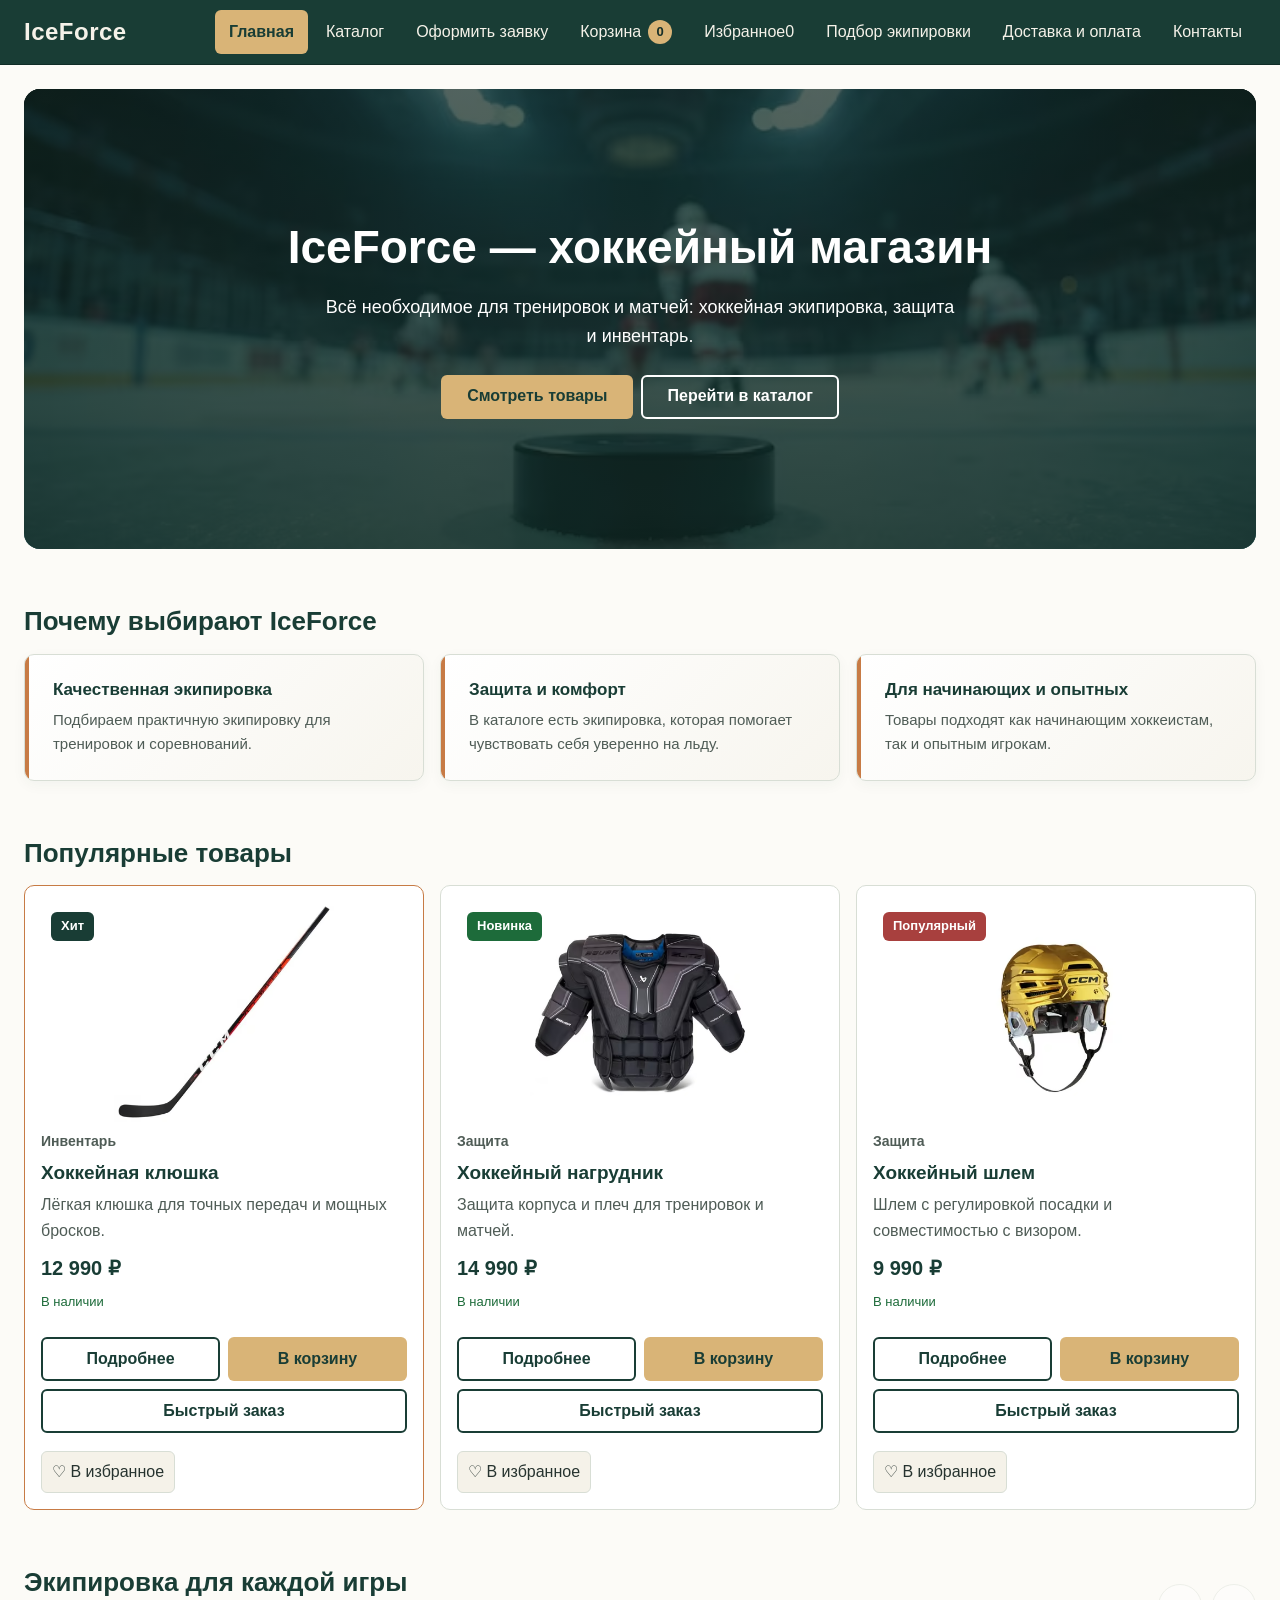
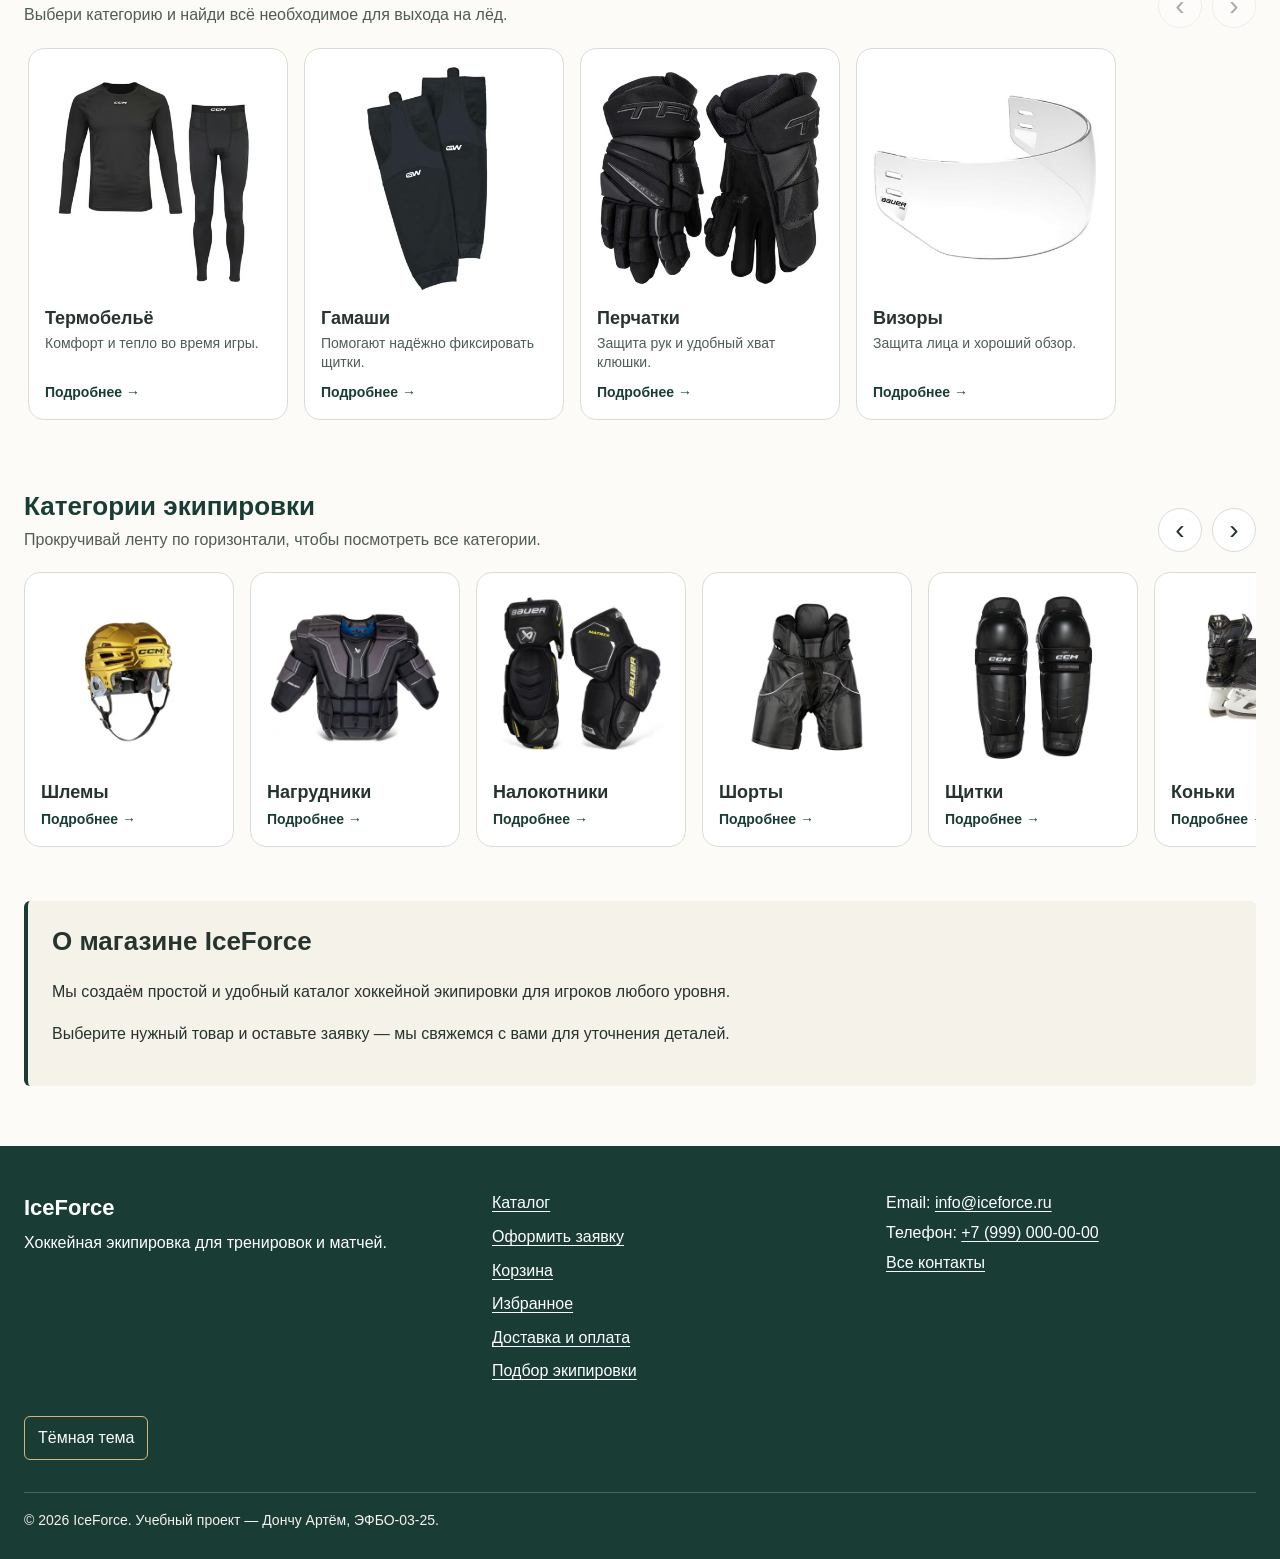
==== commit 43ee766f: "Добавлена страница избранного" ====
--- a/index.html
+++ b/index.html
@@ -36,6 +36,7 @@
         <li><a class="site-nav__link" href="catalog.html">Каталог</a></li>
         <li><a class="site-nav__link" href="order.html">Оформить заявку</a></li>
         <li><a class="site-nav__link" href="cart.html">Корзина <span class="cart-counter" aria-label="Товаров в корзине">0</span></a></li>
+        <li><a class="site-nav__link" href="favorites.html">Избранное <span class="favorites-counter" aria-label="Товаров в избранном">0</span></a></li>
         <li><a class="site-nav__link" href="size-guide.html">Подбор экипировки</a></li>
         <li><a class="site-nav__link" href="delivery.html">Доставка и оплата</a></li>
         <li><a class="site-nav__link" href="contacts.html">Контакты</a></li>
@@ -434,6 +435,7 @@
         <li><a href="catalog.html">Каталог</a></li>
         <li><a href="order.html">Оформить заявку</a></li>
         <li><a href="cart.html">Корзина</a></li>
+        <li><a href="favorites.html">Избранное</a></li>
         <li><a href="delivery.html">Доставка и оплата</a></li>
         <li><a href="size-guide.html">Подбор экипировки</a></li>
       </ul>
